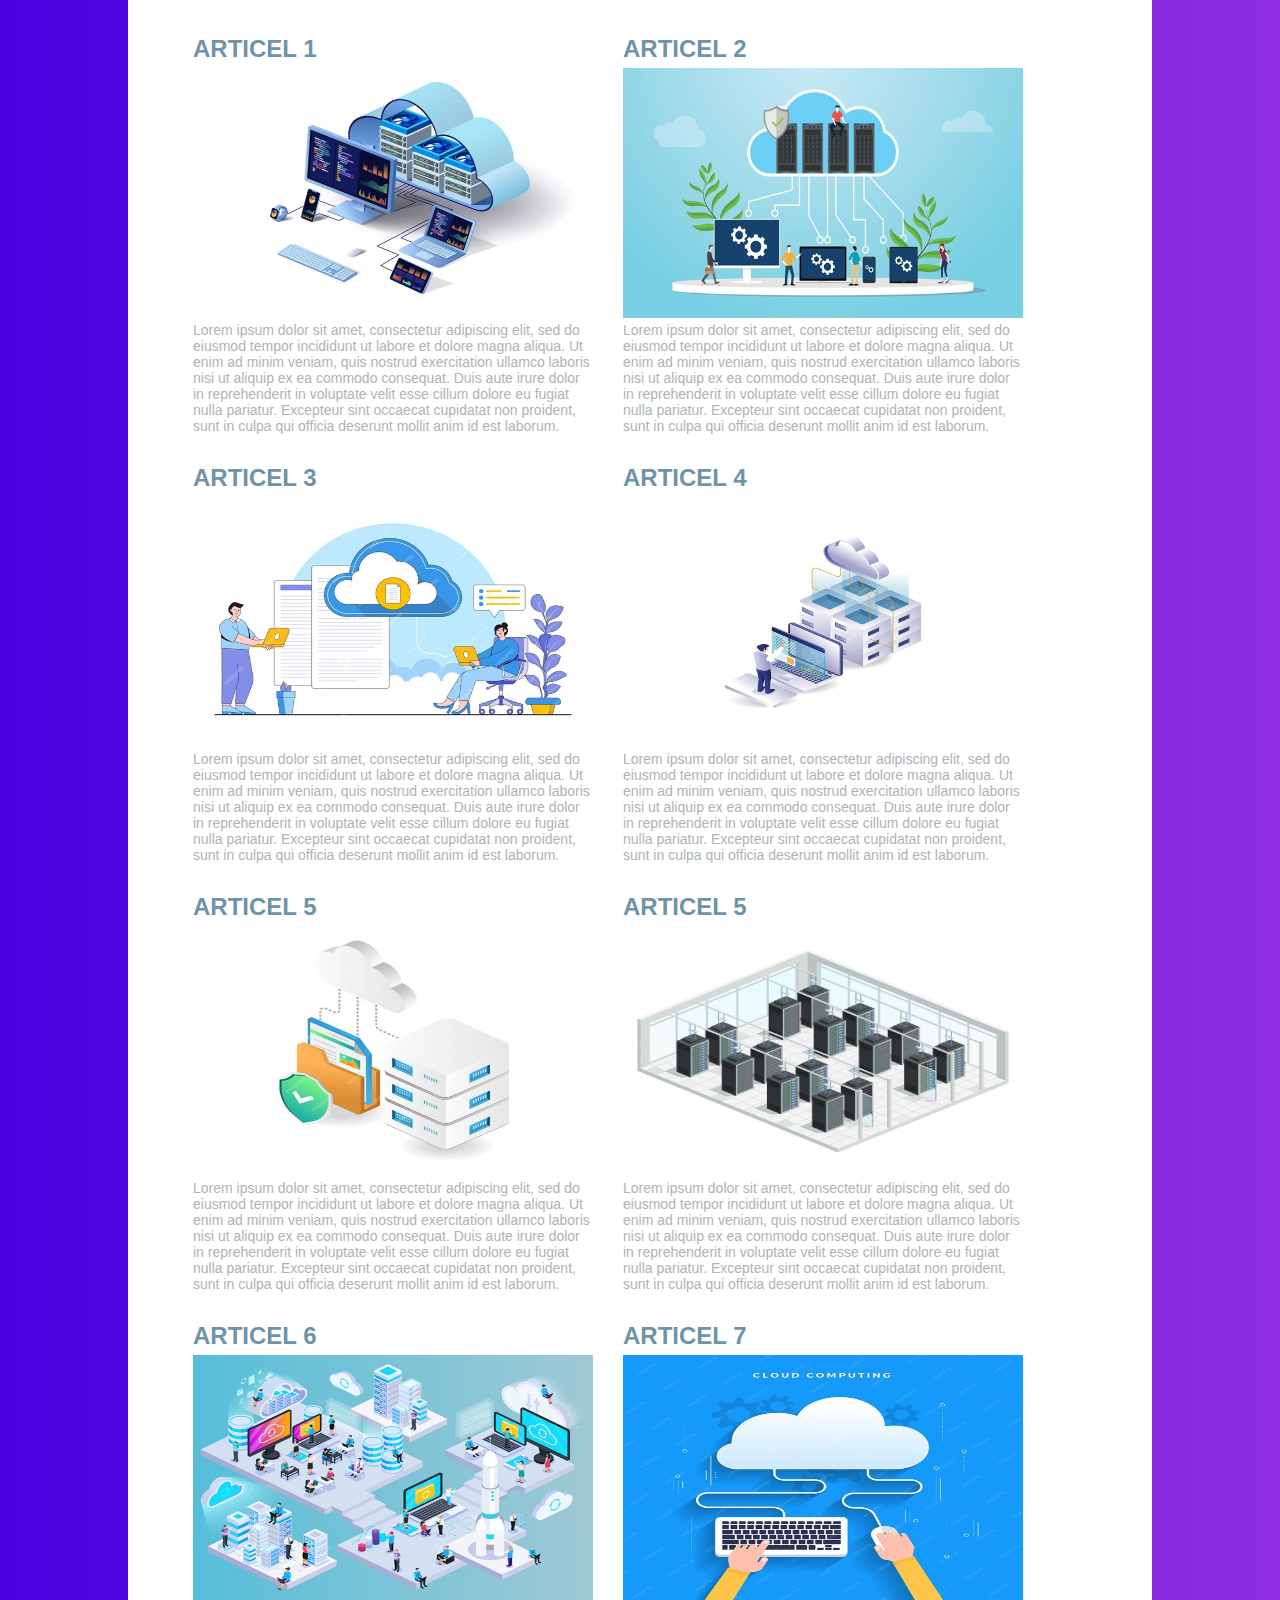
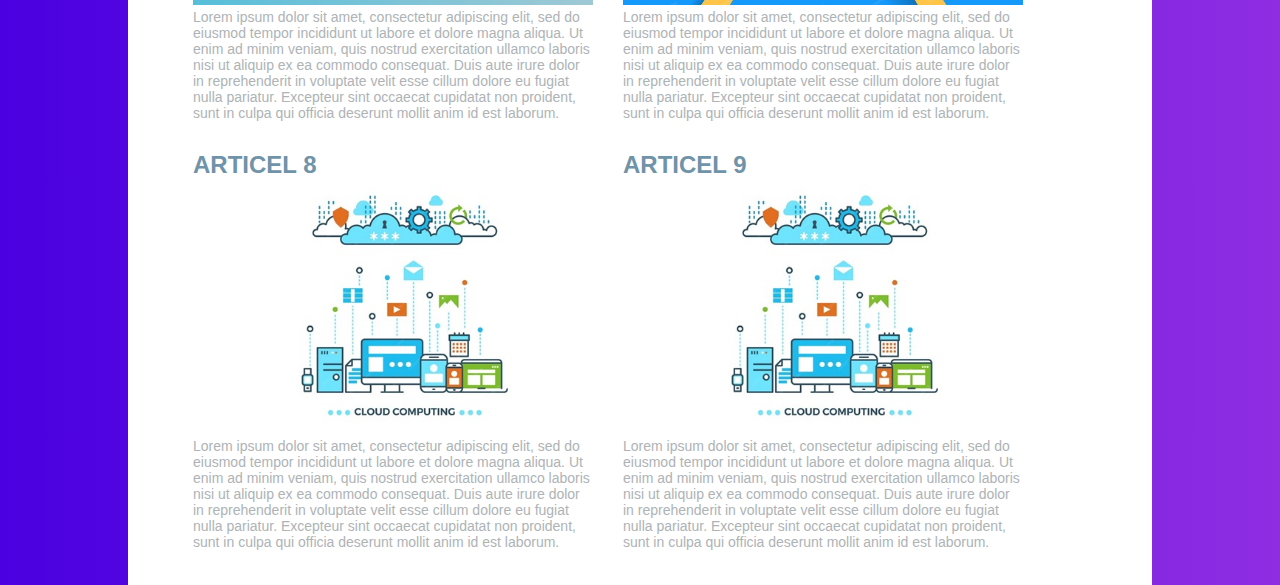
==== index.html @ 2f54c1d2 "1" ====
<!DOCTYPE html>
<html lang="en">
<head>
    <meta charset="UTF-8">
    <meta name="viewport" content="width=device-width, initial-scale=1.0">
    <title>Cloud Computing</title>
    <link rel="stylesheet" href="assets/css/style.css">
</head>
<body>
    <div class="container">
        <header>
            <div class="topnav"></div>
            <div class="nav"></div>
            <div class="slider"></div>
        </header>

        <div class="feature">

        </div>
        <div class="articels">
            <div class="articel">
                <div class="atitle"><h2>Articel 1</h2></div>
                <div class="aimage"><img src="assets/imgs/1.jpg" alt="Aricel 1"></div>
                <div class="adescription"><p>Lorem ipsum dolor sit amet, consectetur adipiscing elit, sed do eiusmod tempor incididunt ut labore et dolore magna aliqua. Ut enim ad minim veniam, quis nostrud exercitation ullamco laboris nisi ut aliquip ex ea commodo consequat. Duis aute irure dolor in reprehenderit in voluptate velit esse cillum dolore eu fugiat nulla pariatur. Excepteur sint occaecat cupidatat non proident, sunt in culpa qui officia deserunt mollit anim id est laborum.</p></div>
            </div>
            <div class="articel">
                <div class="atitle"><h2>Articel 2</h2></div>
                <div class="aimage"><img src="assets/imgs/2.jpg" alt="Aricel 1"></div>
                <div class="adescription"><p>Lorem ipsum dolor sit amet, consectetur adipiscing elit, sed do eiusmod tempor incididunt ut labore et dolore magna aliqua. Ut enim ad minim veniam, quis nostrud exercitation ullamco laboris nisi ut aliquip ex ea commodo consequat. Duis aute irure dolor in reprehenderit in voluptate velit esse cillum dolore eu fugiat nulla pariatur. Excepteur sint occaecat cupidatat non proident, sunt in culpa qui officia deserunt mollit anim id est laborum.</p></div>
            </div>
            <div class="articel">
                <div class="atitle"><h2>Articel 3</h2></div>
                <div class="aimage"><img src="assets/imgs/3.jpg" alt="Aricel 1"></div>
                <div class="adescription"><p>Lorem ipsum dolor sit amet, consectetur adipiscing elit, sed do eiusmod tempor incididunt ut labore et dolore magna aliqua. Ut enim ad minim veniam, quis nostrud exercitation ullamco laboris nisi ut aliquip ex ea commodo consequat. Duis aute irure dolor in reprehenderit in voluptate velit esse cillum dolore eu fugiat nulla pariatur. Excepteur sint occaecat cupidatat non proident, sunt in culpa qui officia deserunt mollit anim id est laborum.</p></div>
            </div>
            <div class="articel">
                <div class="atitle"><h2>Articel 4</h2></div>
                <div class="aimage"><img src="assets/imgs/4.jpg" alt="Aricel 1"></div>
                <div class="adescription"><p>Lorem ipsum dolor sit amet, consectetur adipiscing elit, sed do eiusmod tempor incididunt ut labore et dolore magna aliqua. Ut enim ad minim veniam, quis nostrud exercitation ullamco laboris nisi ut aliquip ex ea commodo consequat. Duis aute irure dolor in reprehenderit in voluptate velit esse cillum dolore eu fugiat nulla pariatur. Excepteur sint occaecat cupidatat non proident, sunt in culpa qui officia deserunt mollit anim id est laborum.</p></div>
            </div>
            <div class="articel">
                <div class="atitle"><h2>Articel 5</h2></div>
                <div class="aimage"><img src="assets/imgs/5.jpg" alt="Aricel 1"></div>
                <div class="adescription"><p>Lorem ipsum dolor sit amet, consectetur adipiscing elit, sed do eiusmod tempor incididunt ut labore et dolore magna aliqua. Ut enim ad minim veniam, quis nostrud exercitation ullamco laboris nisi ut aliquip ex ea commodo consequat. Duis aute irure dolor in reprehenderit in voluptate velit esse cillum dolore eu fugiat nulla pariatur. Excepteur sint occaecat cupidatat non proident, sunt in culpa qui officia deserunt mollit anim id est laborum.</p></div>
            </div>
            <div class="articel">
                <div class="atitle"><h2>Articel 5</h2></div>
                <div class="aimage"><img src="assets/imgs/6.jpg" alt="Aricel 1"></div>
                <div class="adescription"><p>Lorem ipsum dolor sit amet, consectetur adipiscing elit, sed do eiusmod tempor incididunt ut labore et dolore magna aliqua. Ut enim ad minim veniam, quis nostrud exercitation ullamco laboris nisi ut aliquip ex ea commodo consequat. Duis aute irure dolor in reprehenderit in voluptate velit esse cillum dolore eu fugiat nulla pariatur. Excepteur sint occaecat cupidatat non proident, sunt in culpa qui officia deserunt mollit anim id est laborum.</p></div>
            </div>
            <div class="articel">
                <div class="atitle"><h2>Articel 6</h2></div>
                <div class="aimage"><img src="assets/imgs/7.jpg" alt="Aricel 1"></div>
                <div class="adescription"><p>Lorem ipsum dolor sit amet, consectetur adipiscing elit, sed do eiusmod tempor incididunt ut labore et dolore magna aliqua. Ut enim ad minim veniam, quis nostrud exercitation ullamco laboris nisi ut aliquip ex ea commodo consequat. Duis aute irure dolor in reprehenderit in voluptate velit esse cillum dolore eu fugiat nulla pariatur. Excepteur sint occaecat cupidatat non proident, sunt in culpa qui officia deserunt mollit anim id est laborum.</p></div>
            </div>
            <div class="articel">
                <div class="atitle"><h2>Articel 7</h2></div>
                <div class="aimage"><img src="assets/imgs/8.jpg" alt="Aricel 1"></div>
                <div class="adescription"><p>Lorem ipsum dolor sit amet, consectetur adipiscing elit, sed do eiusmod tempor incididunt ut labore et dolore magna aliqua. Ut enim ad minim veniam, quis nostrud exercitation ullamco laboris nisi ut aliquip ex ea commodo consequat. Duis aute irure dolor in reprehenderit in voluptate velit esse cillum dolore eu fugiat nulla pariatur. Excepteur sint occaecat cupidatat non proident, sunt in culpa qui officia deserunt mollit anim id est laborum.</p></div>
            </div>
            <div class="articel">
                <div class="atitle"><h2>Articel 8</h2></div>
                <div class="aimage"><img src="assets/imgs/9.jpg" alt="Aricel 1"></div>
                <div class="adescription"><p>Lorem ipsum dolor sit amet, consectetur adipiscing elit, sed do eiusmod tempor incididunt ut labore et dolore magna aliqua. Ut enim ad minim veniam, quis nostrud exercitation ullamco laboris nisi ut aliquip ex ea commodo consequat. Duis aute irure dolor in reprehenderit in voluptate velit esse cillum dolore eu fugiat nulla pariatur. Excepteur sint occaecat cupidatat non proident, sunt in culpa qui officia deserunt mollit anim id est laborum.</p></div>
            </div>
            <div class="articel">
                <div class="atitle"><h2>Articel 9</h2></div>
                <div class="aimage"><img src="assets/imgs/9.jpg" alt="Aricel 1"></div>
                <div class="adescription"><p>Lorem ipsum dolor sit amet, consectetur adipiscing elit, sed do eiusmod tempor incididunt ut labore et dolore magna aliqua. Ut enim ad minim veniam, quis nostrud exercitation ullamco laboris nisi ut aliquip ex ea commodo consequat. Duis aute irure dolor in reprehenderit in voluptate velit esse cillum dolore eu fugiat nulla pariatur. Excepteur sint occaecat cupidatat non proident, sunt in culpa qui officia deserunt mollit anim id est laborum.</p></div>
            </div>
        </div>

        <footer>

        </footer>
    </div>
</body>
</html>
---- assets/css/style.css ----
*{
    margin: 0;
    padding: 0;
}
body{
    background: #8E2DE2;  /* fallback for old browsers */
    background: -webkit-linear-gradient(to right, #4A00E0, #8E2DE2);  /* Chrome 10-25, Safari 5.1-6 */
    background: linear-gradient(to right, #4A00E0, #8E2DE2); /* W3C, IE 10+/ Edge, Firefox 16+, Chrome 26+, Opera 12+, Safari 7+ */
}
.container{
    margin: auto;
    width: 80%;
    background-color: white;
}
header{

}
.topnav{

}
.nav{

}
.slider{}

.feature{}

.articels{
    width: 100%;
    display: flex;
    flex-wrap: wrap;
    padding: 20px 50px 20px 50px;
    flex-grow: 1
}

.articel{
    width: 400px;
    height: auto;
    padding: 5px;
    margin: 10px 10px 10px 10px;

}
.atitle{
    padding-bottom: 5px;
}
.atitle h2{
    color: #6f93a8;
    font-family: 'Segoe UI', Tahoma, Geneva, Verdana, sans-serif;
    text-transform:uppercase;
}
.aimage {}
.aimage img {
        width: 100%;
        height: 250px;
}
.adescription{
    font-size: 14px;
    font-family: 'Segoe UI', Tahoma, Geneva, Verdana, sans-serif;
    color: #aeb3b6;
}
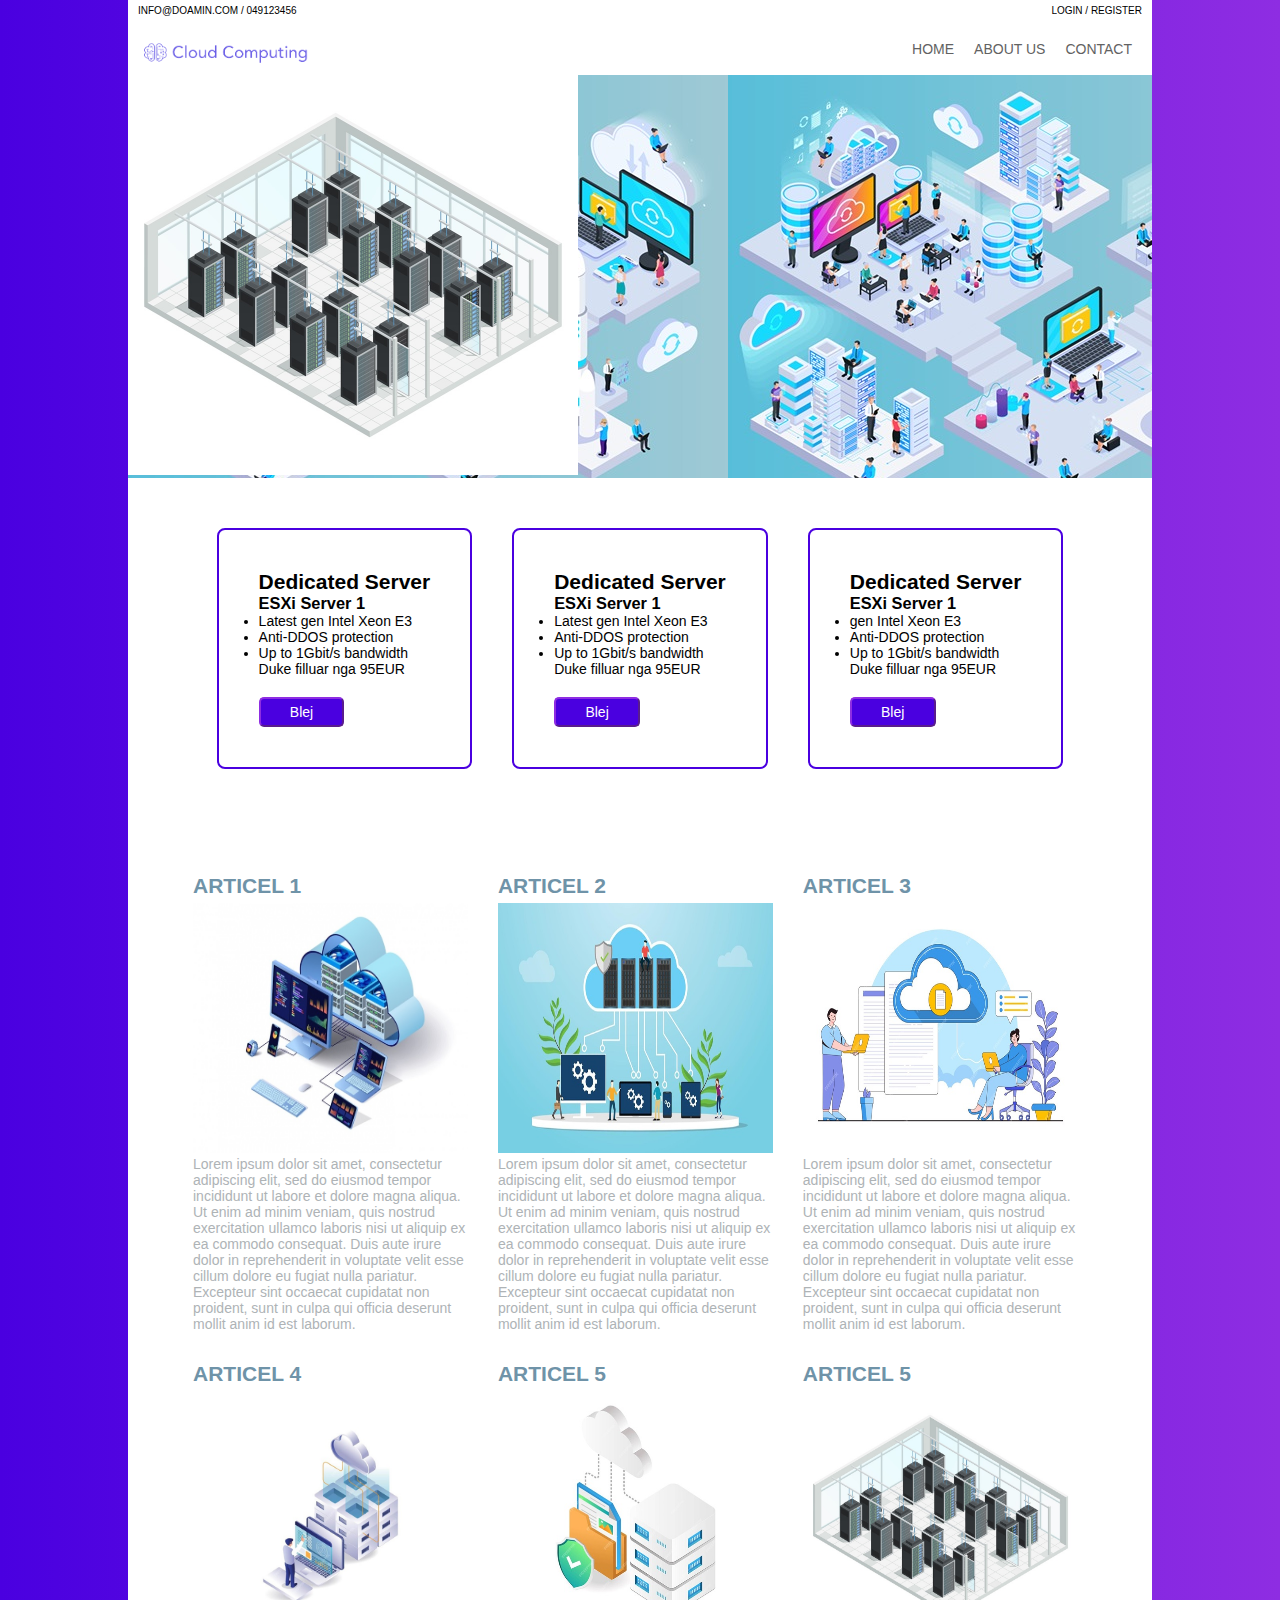
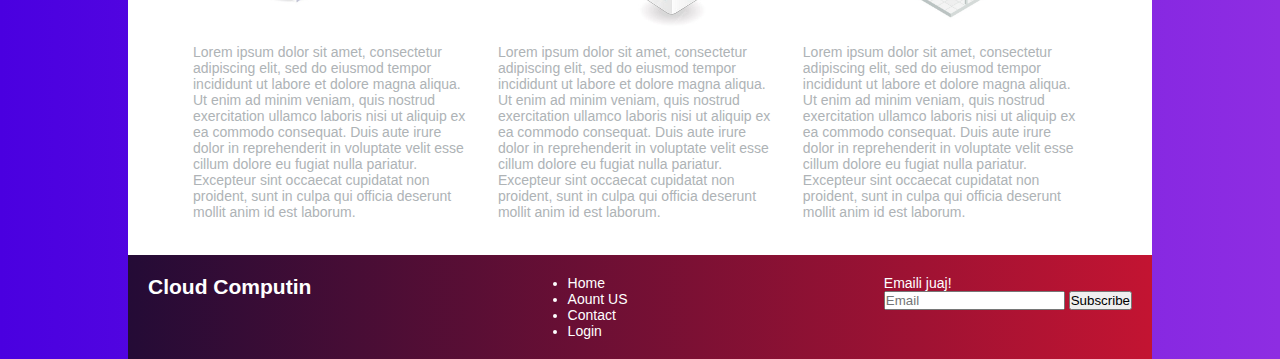
==== commit b4cd513e: "Commit #3" ====
--- a/index.html
+++ b/index.html
@@ -7,15 +7,78 @@
     <link rel="stylesheet" href="assets/css/style.css">
 </head>
 <body>
-    <div class="container">
+    <div class="container front-page">
         <header>
-            <div class="topnav"></div>
-            <div class="nav"></div>
-            <div class="slider"></div>
+            <div class="topnav">
+                <div class="topnavl">
+                    <p><span>info@doamin.com</span> / 049123456</p>
+                </div>
+                <div class="topnavc"></div>
+                <div class="topnavr">
+                    <p><a>Login</a> / <a>register</a></p>
+                </div>
+            </div>
+            <div class="pastro"></div>
+            <div class="logo"><img src="assets/imgs/logo.png"/></div>
+            <div class="nav">
+                <ul>
+                    <li><a href="index.html">Home</a></li>
+                    <li><a href="aboutis.html">About US</a></li>
+                    <li><a href="contact.html">Contact</a></li>
+                </ul>
+            </div>
+            <div class="pastro"></div>
+            <div class="slider"><img src="assets/imgs/6.jpg"/></div>
         </header>
-
+        <div class="pastro"></div>
         <div class="feature">
-
+            <div class="featurediv">
+                <div class="featureitem">
+                    <h2>Dedicated Server</h2>
+                    <h3>ESXi Server 1</h3>
+                    <p>
+                        <ul>
+                            <li><span class="fcheck"></span> Latest gen Intel Xeon E3</li>
+                            <li><span class="fcheck"></span> Anti-DDOS protection</li>
+                            <li><span class="fcheck"></span> Up to 1Gbit/s bandwidth</li>
+                        </ul>
+                        <p>
+                            Duke filluar nga 95EUR
+                        </p>
+                    </p>
+                    <button class="btn btn-mir btn-rreth">Blej</button>
+                </div>
+                <div class="featureitem">
+                    <h2>Dedicated Server</h2>
+                    <h3>ESXi Server 1</h3>
+                    <p>
+                        <ul>
+                            <li><span class="fcheck"></span> Latest gen Intel Xeon E3</li>
+                            <li><span class="fcheck"></span> Anti-DDOS protection</li>
+                            <li><span class="fcheck"></span> Up to 1Gbit/s bandwidth</li>
+                        </ul>
+                        <p>
+                            Duke filluar nga 95EUR
+                        </p>
+                    </p>
+                    <button class="btn btn-mir btn-rreth">Blej</button>
+                </div>
+                <div class="featureitem">
+                    <h2>Dedicated Server</h2>
+                    <h3>ESXi Server 1</h3>
+                    <p>
+                        <ul>
+                            <li><span class="fcheck"></span> gen Intel Xeon E3</li>
+                            <li><span class="fcheck"></span> Anti-DDOS protection</li>
+                            <li><span class="fcheck"></span> Up to 1Gbit/s bandwidth</li>
+                        </ul>
+                        <p>
+                            Duke filluar nga 95EUR
+                        </p>
+                    </p>
+                    <button class="btn btn-mir btn-rreth">Blej</button>
+                </div>
+            </div>
         </div>
         <div class="articels">
             <div class="articel">
@@ -48,30 +111,29 @@
                 <div class="aimage"><img src="assets/imgs/6.jpg" alt="Aricel 1"></div>
                 <div class="adescription"><p>Lorem ipsum dolor sit amet, consectetur adipiscing elit, sed do eiusmod tempor incididunt ut labore et dolore magna aliqua. Ut enim ad minim veniam, quis nostrud exercitation ullamco laboris nisi ut aliquip ex ea commodo consequat. Duis aute irure dolor in reprehenderit in voluptate velit esse cillum dolore eu fugiat nulla pariatur. Excepteur sint occaecat cupidatat non proident, sunt in culpa qui officia deserunt mollit anim id est laborum.</p></div>
             </div>
-            <div class="articel">
-                <div class="atitle"><h2>Articel 6</h2></div>
-                <div class="aimage"><img src="assets/imgs/7.jpg" alt="Aricel 1"></div>
-                <div class="adescription"><p>Lorem ipsum dolor sit amet, consectetur adipiscing elit, sed do eiusmod tempor incididunt ut labore et dolore magna aliqua. Ut enim ad minim veniam, quis nostrud exercitation ullamco laboris nisi ut aliquip ex ea commodo consequat. Duis aute irure dolor in reprehenderit in voluptate velit esse cillum dolore eu fugiat nulla pariatur. Excepteur sint occaecat cupidatat non proident, sunt in culpa qui officia deserunt mollit anim id est laborum.</p></div>
-            </div>
-            <div class="articel">
-                <div class="atitle"><h2>Articel 7</h2></div>
-                <div class="aimage"><img src="assets/imgs/8.jpg" alt="Aricel 1"></div>
-                <div class="adescription"><p>Lorem ipsum dolor sit amet, consectetur adipiscing elit, sed do eiusmod tempor incididunt ut labore et dolore magna aliqua. Ut enim ad minim veniam, quis nostrud exercitation ullamco laboris nisi ut aliquip ex ea commodo consequat. Duis aute irure dolor in reprehenderit in voluptate velit esse cillum dolore eu fugiat nulla pariatur. Excepteur sint occaecat cupidatat non proident, sunt in culpa qui officia deserunt mollit anim id est laborum.</p></div>
-            </div>
-            <div class="articel">
-                <div class="atitle"><h2>Articel 8</h2></div>
-                <div class="aimage"><img src="assets/imgs/9.jpg" alt="Aricel 1"></div>
-                <div class="adescription"><p>Lorem ipsum dolor sit amet, consectetur adipiscing elit, sed do eiusmod tempor incididunt ut labore et dolore magna aliqua. Ut enim ad minim veniam, quis nostrud exercitation ullamco laboris nisi ut aliquip ex ea commodo consequat. Duis aute irure dolor in reprehenderit in voluptate velit esse cillum dolore eu fugiat nulla pariatur. Excepteur sint occaecat cupidatat non proident, sunt in culpa qui officia deserunt mollit anim id est laborum.</p></div>
-            </div>
-            <div class="articel">
-                <div class="atitle"><h2>Articel 9</h2></div>
-                <div class="aimage"><img src="assets/imgs/9.jpg" alt="Aricel 1"></div>
-                <div class="adescription"><p>Lorem ipsum dolor sit amet, consectetur adipiscing elit, sed do eiusmod tempor incididunt ut labore et dolore magna aliqua. Ut enim ad minim veniam, quis nostrud exercitation ullamco laboris nisi ut aliquip ex ea commodo consequat. Duis aute irure dolor in reprehenderit in voluptate velit esse cillum dolore eu fugiat nulla pariatur. Excepteur sint occaecat cupidatat non proident, sunt in culpa qui officia deserunt mollit anim id est laborum.</p></div>
-            </div>
         </div>
 
         <footer>
-
+            <div class="footeri">
+                <div class="footerleft">
+                    <h2>Cloud Computin</h2>
+                </div>
+                <div class="footercenter">
+                    <ul>
+                        <li>Home</li>
+                        <li>Aount US</li>
+                        <li>Contact</li>
+                        <li>Login</li>
+                    </ul>
+                </div>
+                <div class="footerright">
+                    <div class="subs">
+                        <p>Emaili juaj!</p>
+                        <input type="email" placeholder="Email">
+                        <button>Subscribe</button>
+                    </div>
+                </div>
+            </div>
         </footer>
     </div>
 </body>
--- a/assets/css/style.css
+++ b/assets/css/style.css
@@ -1,29 +1,129 @@
-*{
+*, *:before, *:after {
     margin: 0;
     padding: 0;
-}
-body{
+    box-sizing: border-box;
+  }
+body, html{
+    font-size: 14px;
+    width: 100%;
+    height: 100%;
     background: #8E2DE2;  /* fallback for old browsers */
     background: -webkit-linear-gradient(to right, #4A00E0, #8E2DE2);  /* Chrome 10-25, Safari 5.1-6 */
     background: linear-gradient(to right, #4A00E0, #8E2DE2); /* W3C, IE 10+/ Edge, Firefox 16+, Chrome 26+, Opera 12+, Safari 7+ */
-}
+    box-sizing: border-box;
+    font-family: Poppins, sans-serif;
+}
+ul li a,
+a,
+body,
+span,
+text {
+    font-family: Poppins, sans-serif
+}
+
+header ul > li {
+    list-style: none;
+    float: left;
+    margin: 10px 10px auto;
+}
+
+.pastro{
+    clear: both;
+}
+
+.hide{
+    display:none;
+ }
+
+
+
 .container{
     margin: auto;
+    width: 100%;
+    background-color: white;
+}
+header{
+
+}
+.topnav{
+    margin: auto;
+    width: 100%;
+    max-height: 20px;
+
+}
+.topnavl{
+    margin: 0 0 0 10px;
+
+}
+.topnavr {
+    float: right;
+    margin: 0 10px 0 0;
+
+}
+.topnav p {
+    float: left;
+    text-transform: uppercase;
+    font-size: 10px;
+    margin: 5px auto;
+}
+.topnav span, .topnav a {
+    text-transform: uppercase;
+    font-size: 10px;
+    margin: 5px auto;
+}
+
+.logo {
+    margin: 10px 0 0 0;
+}
+
+.logo img {
+    width: 200px;
+    float: left;
+}
+.nav {
+    float: right;
+    margin: 0 10px ;
+}
+.nav li a {
+    text-decoration: none;
+    text-transform: uppercase;
+    color: #626262;
+}
+.slider{
+    max-height: 500px;
+    background-image:  url("../imgs/7.jpg");
+    /*background-repeat: no-repeat; */
+}
+
+.slider img{
+    margin: auto;
+    height: 400px;
+}
+
+.feature{
+    margin: 50px 0 50px 0;
+    width: 100%;
+}
+
+.featurediv{
+    display: flex;
+    flex-wrap: nowrap;
+    justify-content: center;
+    
+    
+}
+
+.featureitem{
+    margin: 0 20px 20px 20px;
+    border: 2px solid #4A00E0;
+    border-radius: 8px;
+    padding: 40px;
+}
+
+.front-page{
     width: 80%;
-    background-color: white;
-}
-header{
-
-}
-.topnav{
-
-}
-.nav{
-
-}
-.slider{}
-
-.feature{}
+}
+
 
 .articels{
     width: 100%;
@@ -34,10 +134,11 @@
 }
 
 .articel{
-    width: 400px;
+
+    width: 33%;
     height: auto;
-    padding: 5px;
-    margin: 10px 10px 10px 10px;
+    padding: 15px;
+
 
 }
 .atitle{
@@ -57,4 +158,123 @@
     font-size: 14px;
     font-family: 'Segoe UI', Tahoma, Geneva, Verdana, sans-serif;
     color: #aeb3b6;
-}+}
+
+.login-page{
+    width: 20%;
+    height: 100%;
+    float: right;
+    margin: 0 60px 0 0;
+    padding: 10px;
+
+}
+@media screen and (max-width:900px) {
+    .login-page{
+        margin: 20px 20px 20px 20px;
+        width: 90%;
+        height: 100%;
+    }
+}
+.login{
+    display: block;
+    margin: auto;
+    padding: 60px 25px 60px 25px;
+    
+    background: #FFF;
+    
+
+}
+.loginheader{
+    display: block;
+    height: 100%;
+    width: 100%;
+    margin: 10px;
+
+}
+.loginform{
+
+    margin: 10px;
+    padding: 5px;
+}
+
+.form-group{
+    margin-bottom: 15px;
+}
+.form-control{
+    display: block;
+    width: 100%;
+    height: 34px;
+    padding: 6px 12px;
+    font-size: 14px;
+    border: 1px solid #ccc;
+
+}
+
+.btn {
+    font-size: 14px;
+    font-weight: 400;
+    text-align: center;
+    border: 1px solid #000 transparent;
+    padding: 6px 12px;
+    box-shadow:  none !important;
+}
+.btn-block{
+    display: block;
+    width: 100%;
+}
+.btn-rreth{
+    display: block;
+    width: 50%;
+    padding: 5px;
+    border-radius: 5px;
+    margin-top: 20px;
+}
+.btn-thjesht{
+    background-color: #fff;
+    color: #626262;
+
+}
+.btn-mir{
+    color: #fff;;
+    background-color: #4A00E0;
+    border-color: #8E2DE2;
+}
+
+.contact{
+    width: 80%;
+}
+
+.contactp{
+    display: flex;
+    padding: 20px 20px 20px 20px;
+}
+.contacta{
+    margin: 10px;
+}
+
+.kontaktforma .njerresht{
+    float: left;
+    display: flex;
+    flex-wrap: wrap;
+    margin:auto;
+}
+
+footer{
+    height: auto;
+    padding: 20px;
+    background: #c31432;  /* fallback for old browsers */
+    background: -webkit-linear-gradient(to right, #240b36, #c31432);  /* Chrome 10-25, Safari 5.1-6 */
+    background: linear-gradient(to right, #240b36, #c31432); /* W3C, IE 10+/ Edge, Firefox 16+, Chrome 26+, Opera 12+, Safari 7+ */
+
+}
+
+.footeri {
+    display: flex;
+	flex-direction: row;
+	flex-wrap: wrap;
+	justify-content: space-between;
+	align-items: stretch;
+	align-content: stretch;
+    color: #fff;
+}
+
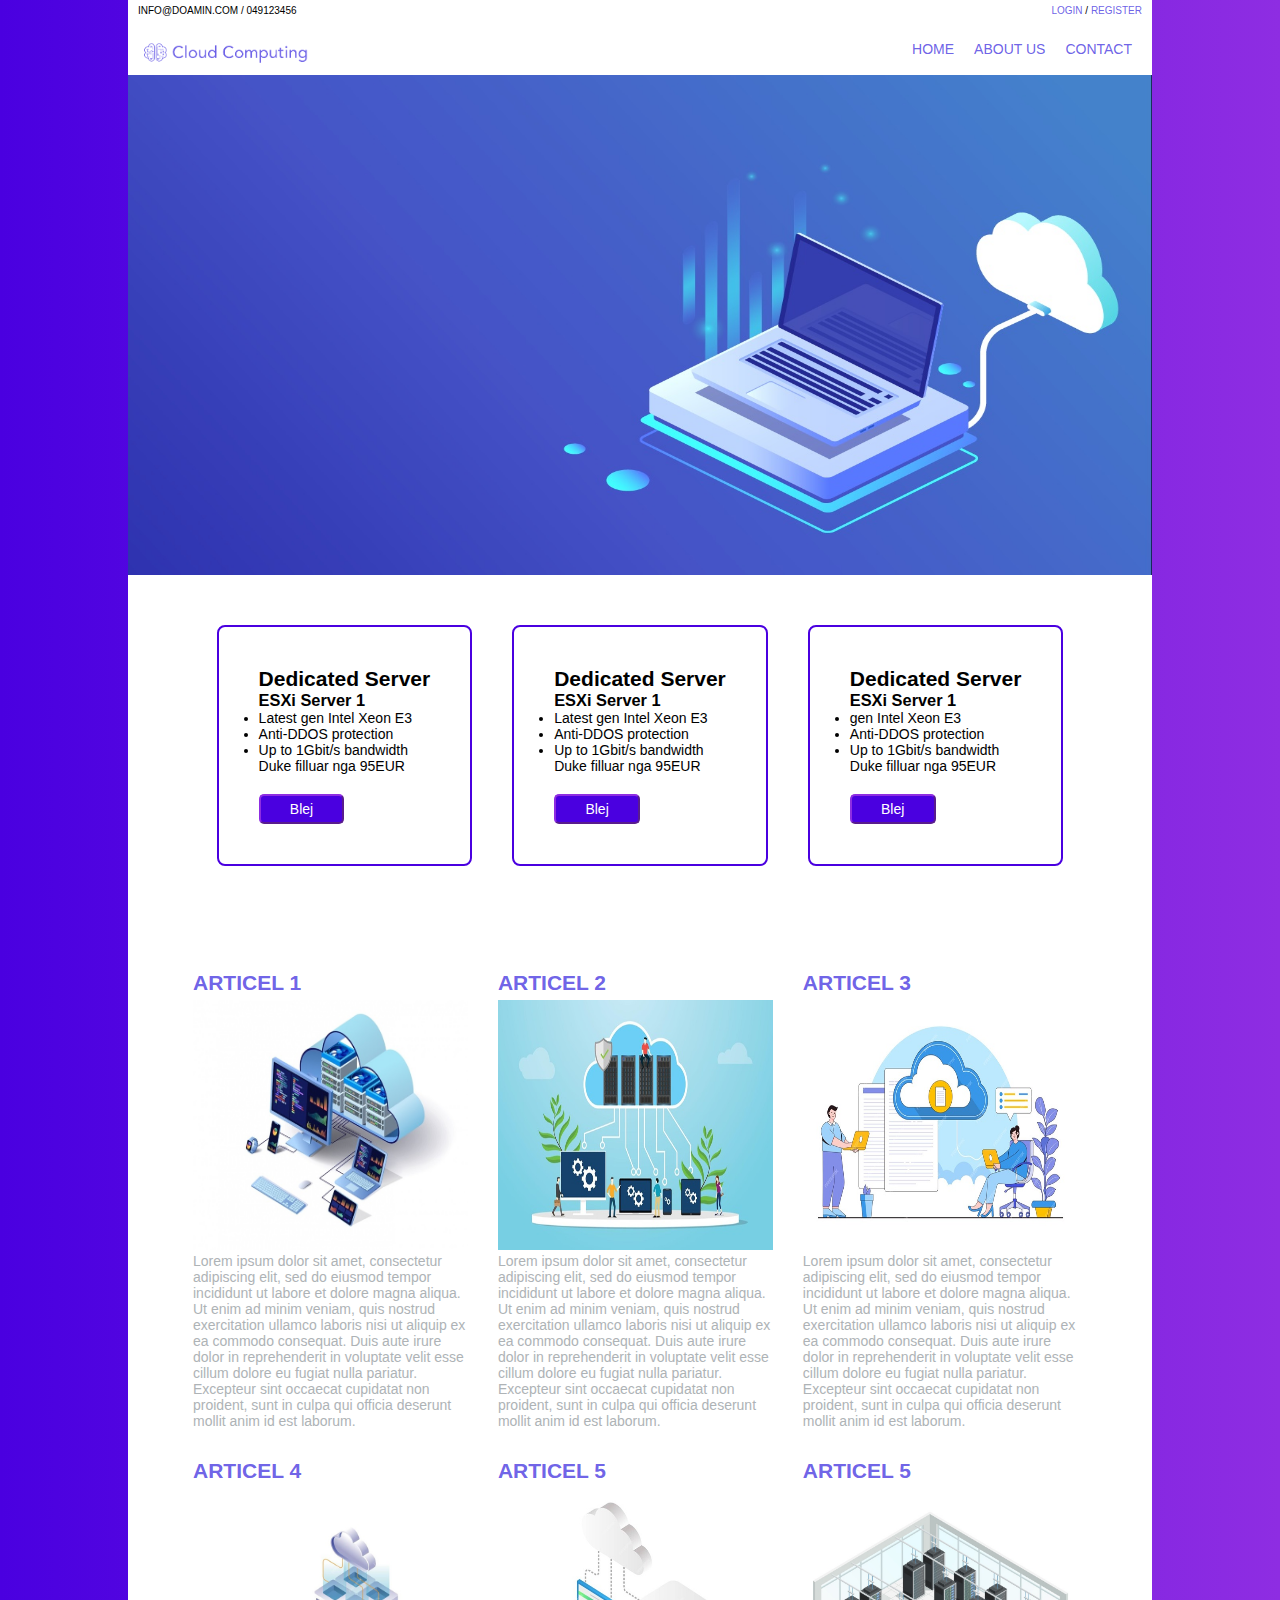
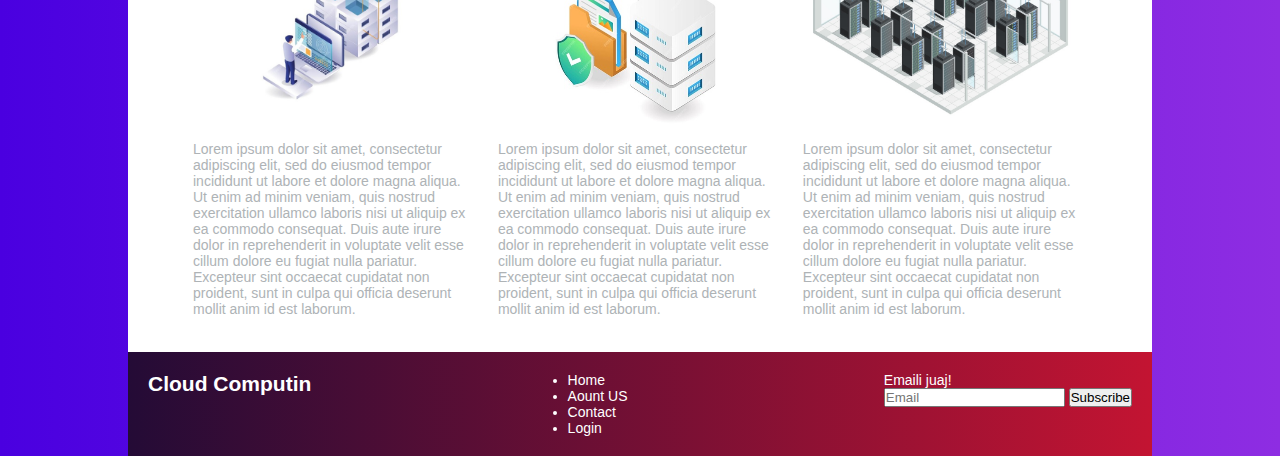
==== commit ba072bb5: "Validimi i formes se regjistrimit dhe shfaqja e slideri" ====
--- a/index.html
+++ b/index.html
@@ -15,7 +15,7 @@
                 </div>
                 <div class="topnavc"></div>
                 <div class="topnavr">
-                    <p><a>Login</a> / <a>register</a></p>
+                    <p><a href="login.html">Login</a> / <a href="login.html">register</a></p>
                 </div>
             </div>
             <div class="pastro"></div>
@@ -23,12 +23,12 @@
             <div class="nav">
                 <ul>
                     <li><a href="index.html">Home</a></li>
-                    <li><a href="aboutis.html">About US</a></li>
+                    <li><a href="aboutus.html">About US</a></li>
                     <li><a href="contact.html">Contact</a></li>
                 </ul>
             </div>
             <div class="pastro"></div>
-            <div class="slider"><img src="assets/imgs/6.jpg"/></div>
+            <div class="slider"><img id="slideri"/></div>
         </header>
         <div class="pastro"></div>
         <div class="feature">
@@ -136,5 +136,6 @@
             </div>
         </footer>
     </div>
+    <script src="assets/js/scripts.js"></script>
 </body>
 </html>--- a/assets/css/style.css
+++ b/assets/css/style.css
@@ -66,6 +66,10 @@
     font-size: 10px;
     margin: 5px auto;
 }
+.topnavr a {
+	text-decoration:none;
+	color: #6356e5ee
+}
 .topnav span, .topnav a {
     text-transform: uppercase;
     font-size: 10px;
@@ -87,17 +91,21 @@
 .nav li a {
     text-decoration: none;
     text-transform: uppercase;
-    color: #626262;
+    color: #6356e5ee;
 }
 .slider{
-    max-height: 500px;
-    background-image:  url("../imgs/7.jpg");
+	width: 100%;
+	height: 500px;
+
+
     /*background-repeat: no-repeat; */
 }
 
 .slider img{
-    margin: auto;
-    height: 400px;
+	width: 100%;
+    height: 100%;
+	object-fit: fill;
+	
 }
 
 .feature{
@@ -145,7 +153,7 @@
     padding-bottom: 5px;
 }
 .atitle h2{
-    color: #6f93a8;
+    color: #6356e5ee;
     font-family: 'Segoe UI', Tahoma, Geneva, Verdana, sans-serif;
     text-transform:uppercase;
 }
@@ -191,10 +199,20 @@
     margin: 10px;
 
 }
+.loginheader img {
+	width:100%;
+	height:100%;
+}
 .loginform{
 
     margin: 10px;
     padding: 5px;
+}
+
+.fomrerror{
+	padding:5px;
+	color:red;
+	font-size:10px;
 }
 
 .form-group{
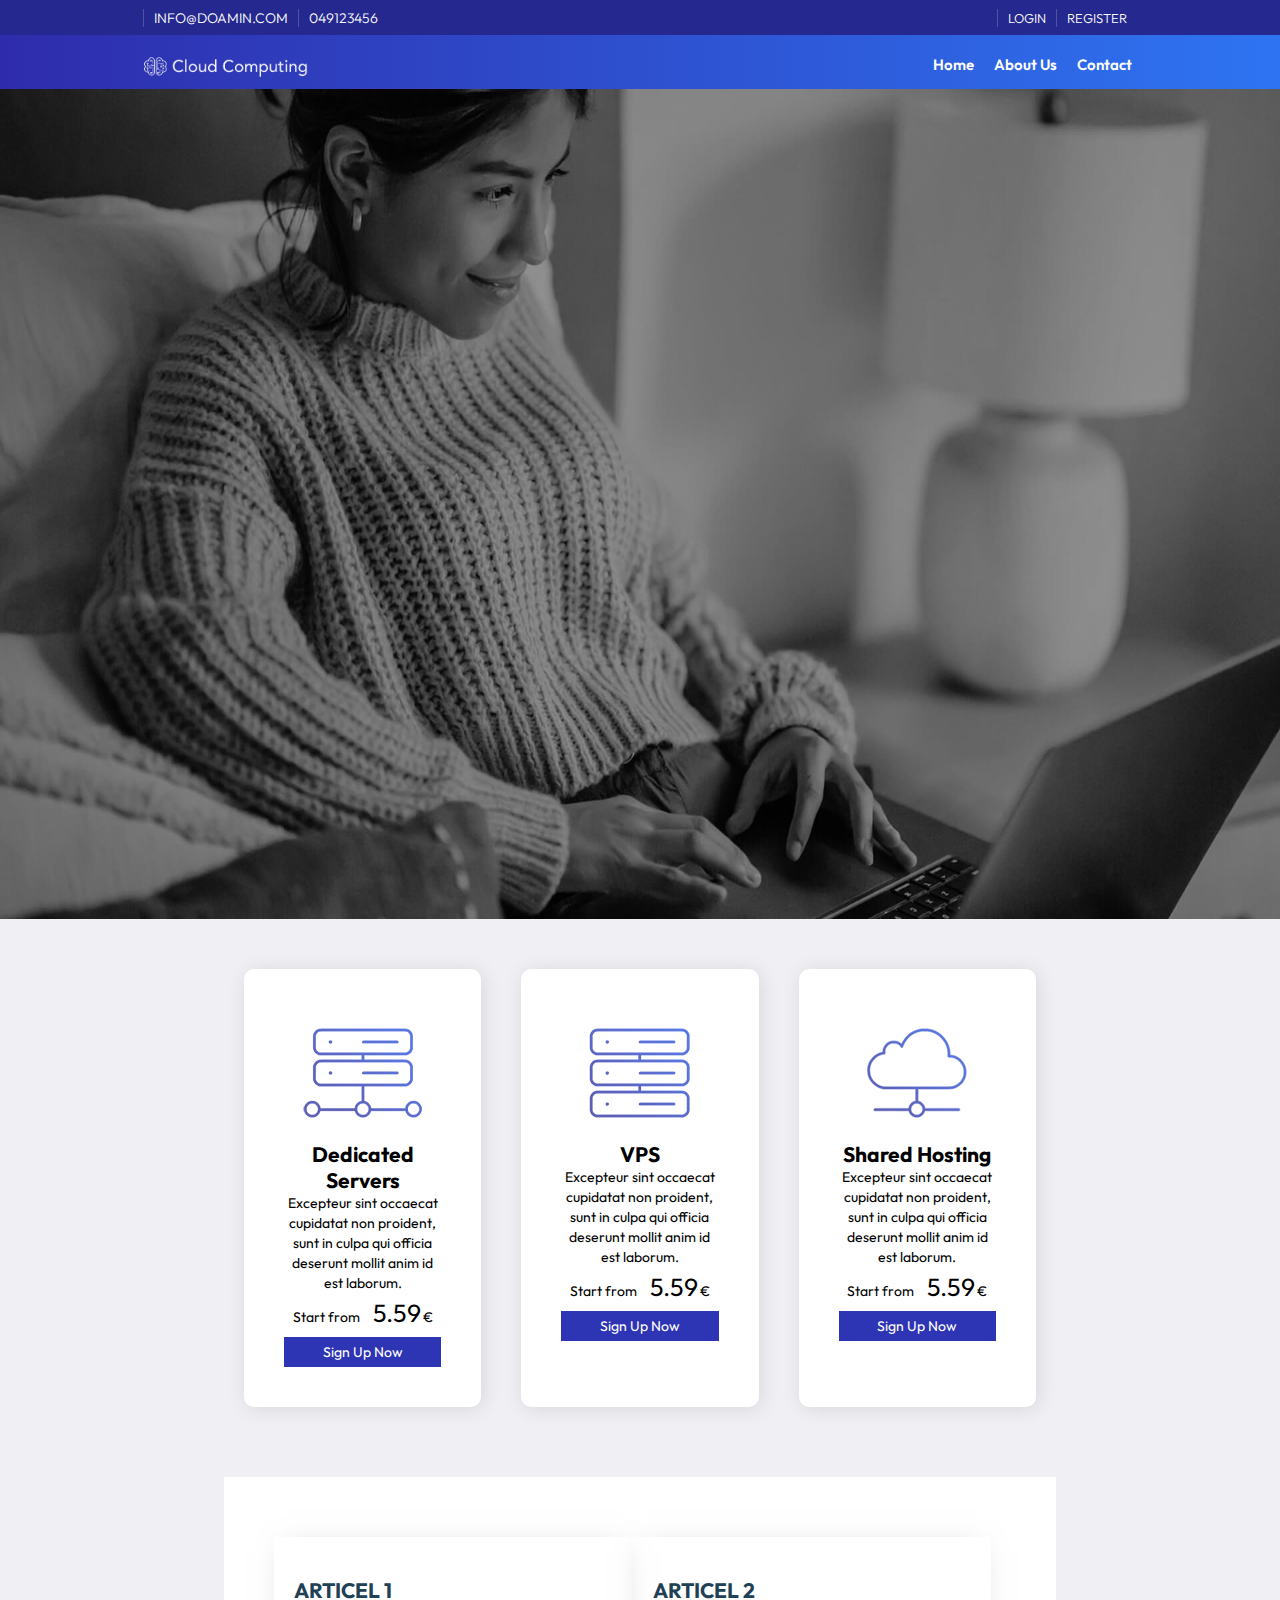
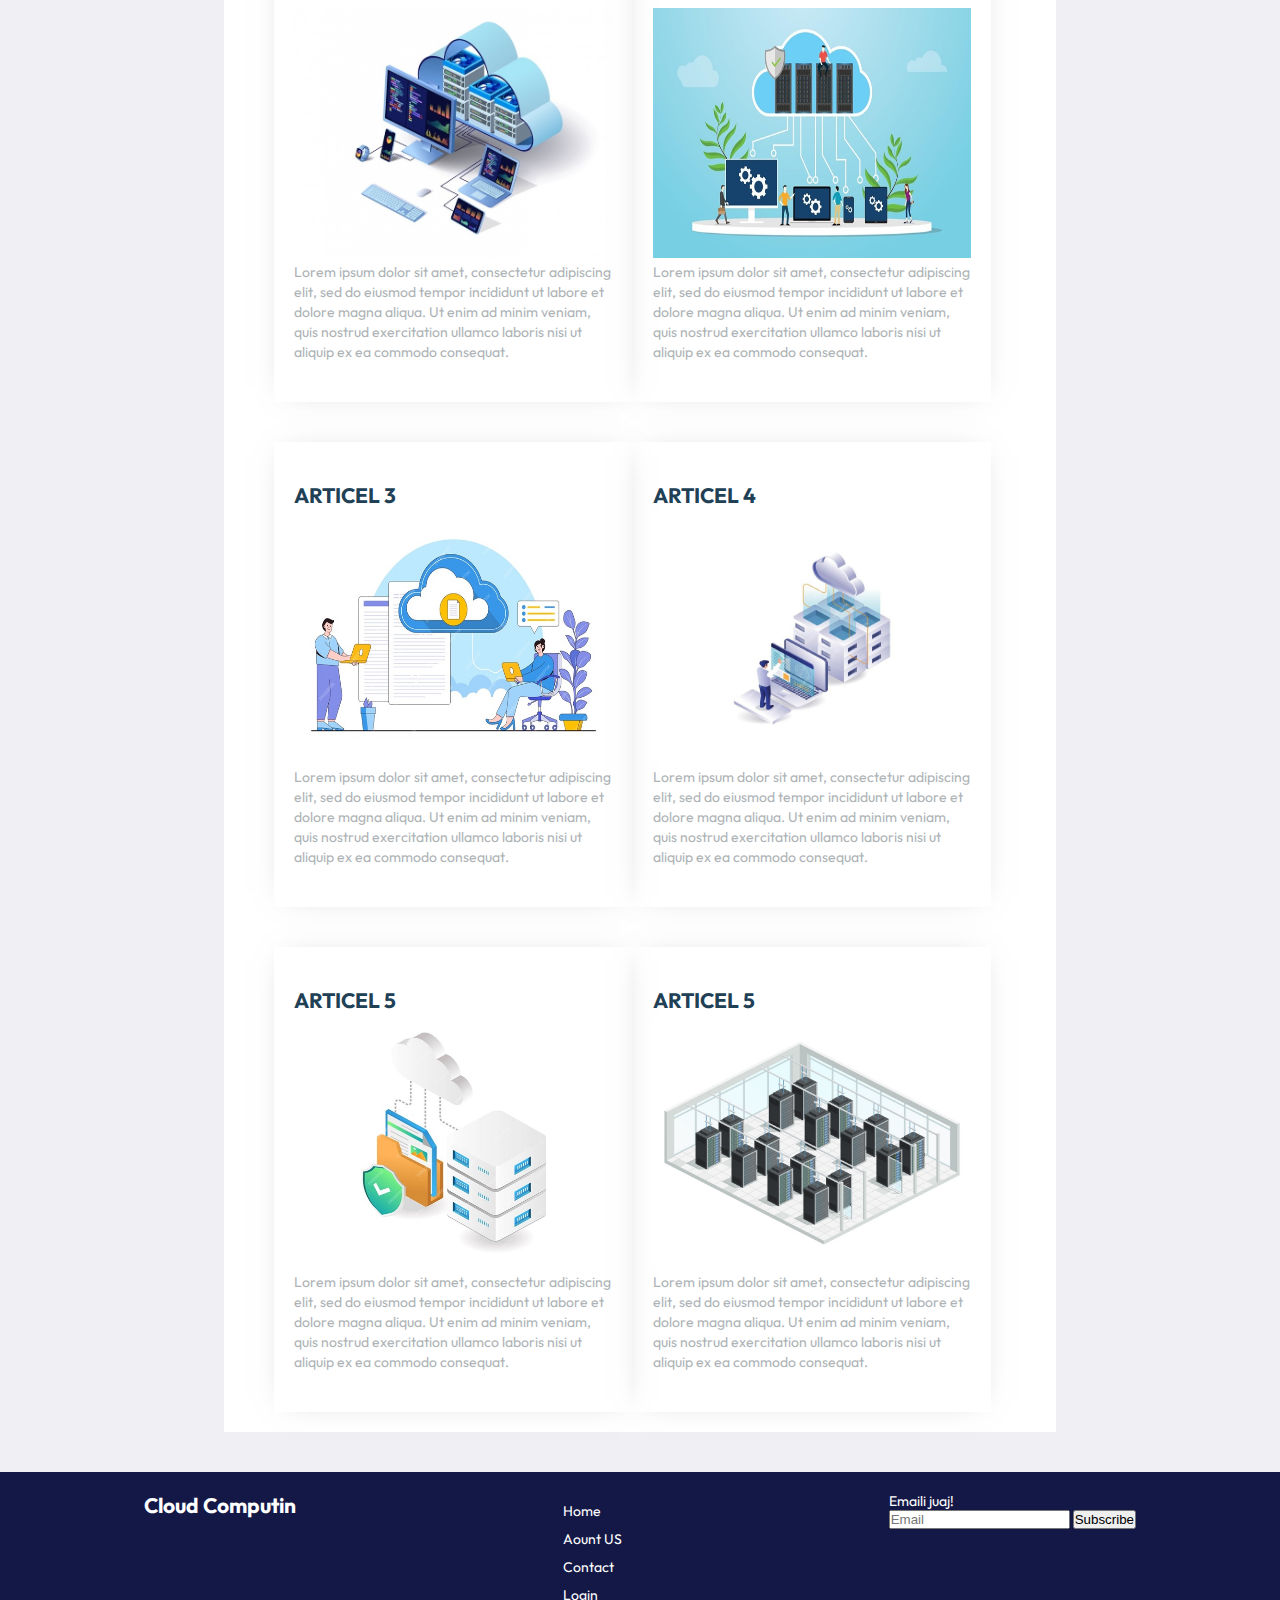
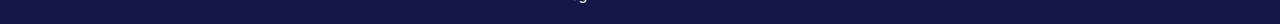
==== commit 461d36f4: "Ndryshime ne css, respnsive, edhe disa ndryshume ne js" ====
--- a/index.html
+++ b/index.html
@@ -5,116 +5,119 @@
     <meta name="viewport" content="width=device-width, initial-scale=1.0">
     <title>Cloud Computing</title>
     <link rel="stylesheet" href="assets/css/style.css">
+    <link rel="stylesheet" href="https://cdnjs.cloudflare.com/ajax/libs/font-awesome/4.7.0/css/font-awesome.min.css">
 </head>
 <body>
     <div class="container front-page">
         <header>
             <div class="topnav">
-                <div class="topnavl">
-                    <p><span>info@doamin.com</span> / 049123456</p>
-                </div>
-                <div class="topnavc"></div>
-                <div class="topnavr">
-                    <p><a href="login.html">Login</a> / <a href="login.html">register</a></p>
+                <div class="container width80">
+                    <div class="topnavl">
+                        <div class="topbarw">
+                            <p>info@doamin.com</p><p>049123456</p>
+                        </div>
+                    </div>
+                    <div class="topnavr">
+                        <div class="topbarw">
+                            <p><a href="login.html">Login</a></p><p><a href="login.html">register</a></p>
+                        </div>
+                    </div>
                 </div>
             </div>
             <div class="pastro"></div>
-            <div class="logo"><img src="assets/imgs/logo.png"/></div>
-            <div class="nav">
-                <ul>
-                    <li><a href="index.html">Home</a></li>
-                    <li><a href="aboutus.html">About US</a></li>
-                    <li><a href="contact.html">Contact</a></li>
-                </ul>
+            <div class="width80">
+                <div class="logo"><img src="assets/imgs/logow.png" /></div>
+                <div class="nav" id="navid">
+                    <ul>
+                        <li><a href="index.html">Home</a></li>
+                        <li><a href="aboutus.html">About Us</a></li>
+                        <li><a href="contact.html">Contact</a></li>
+                        <a href="javascript:void(0);" class="icon" onclick="navrespons()">
+                            <i class="fa fa-bars"></i>
+                        </a>
+                    </ul>
+                </div>
             </div>
             <div class="pastro"></div>
-            <div class="slider"><img id="slideri"/></div>
+            <div class="slider"><img id="slideri" /></div>
         </header>
         <div class="pastro"></div>
         <div class="feature">
-            <div class="featurediv">
+            <div class="featurediv width65">
                 <div class="featureitem">
-                    <h2>Dedicated Server</h2>
-                    <h3>ESXi Server 1</h3>
-                    <p>
-                        <ul>
-                            <li><span class="fcheck"></span> Latest gen Intel Xeon E3</li>
-                            <li><span class="fcheck"></span> Anti-DDOS protection</li>
-                            <li><span class="fcheck"></span> Up to 1Gbit/s bandwidth</li>
-                        </ul>
-                        <p>
-                            Duke filluar nga 95EUR
-                        </p>
+
+                    <img src="assets/imgs/icon1.png" alt="">
+                    <h2>Dedicated Servers</h2>
+                    <p>Excepteur sint occaecat cupidatat non proident, sunt in culpa qui officia deserunt mollit anim id est laborum.</p>
+                    <p class="fcmimi">
+                        <span>Start from</span>
+                        <span class="num" style="display: inline-block;">5.59</span><span>€</span>
                     </p>
-                    <button class="btn btn-mir btn-rreth">Blej</button>
+                    <a href="login.html" class="btn btn-block btn-mir">Sign Up Now</a>
+
                 </div>
                 <div class="featureitem">
-                    <h2>Dedicated Server</h2>
-                    <h3>ESXi Server 1</h3>
-                    <p>
-                        <ul>
-                            <li><span class="fcheck"></span> Latest gen Intel Xeon E3</li>
-                            <li><span class="fcheck"></span> Anti-DDOS protection</li>
-                            <li><span class="fcheck"></span> Up to 1Gbit/s bandwidth</li>
-                        </ul>
-                        <p>
-                            Duke filluar nga 95EUR
-                        </p>
+                    <img src="assets/imgs/icon2.png" alt="">
+                    <h2>VPS</h2>
+                    <p>Excepteur sint occaecat cupidatat non proident, sunt in culpa qui officia deserunt mollit anim id est laborum.</p>
+                    <p class="fcmimi">
+                        <span>Start from </span>
+                        <span class="num" style="display: inline-block;">5.59</span><span>€</span>
                     </p>
-                    <button class="btn btn-mir btn-rreth">Blej</button>
+                    <a href="login.html" class="btn btn-block btn-mir">Sign Up Now</a>
+
                 </div>
                 <div class="featureitem">
-                    <h2>Dedicated Server</h2>
-                    <h3>ESXi Server 1</h3>
-                    <p>
-                        <ul>
-                            <li><span class="fcheck"></span> gen Intel Xeon E3</li>
-                            <li><span class="fcheck"></span> Anti-DDOS protection</li>
-                            <li><span class="fcheck"></span> Up to 1Gbit/s bandwidth</li>
-                        </ul>
-                        <p>
-                            Duke filluar nga 95EUR
-                        </p>
+
+                    <img src="assets/imgs/icon3.png" alt="">
+
+                    <div class="clearfix" style="background-size: cover;"></div>
+                    <h2>Shared Hosting</h2>
+                    <p>Excepteur sint occaecat cupidatat non proident, sunt in culpa qui officia deserunt mollit anim id est laborum.</p>
+                    <p class="fcmimi">
+                        <span>Start from</span>
+                        <span class="num" style="display: inline-block;">5.59</span><span>€</span>
                     </p>
-                    <button class="btn btn-mir btn-rreth">Blej</button>
+                    <a href="login.html" class="btn btn-block btn-mir">Sign Up Now</a>
                 </div>
+
             </div>
         </div>
-        <div class="articels">
+        <div class="articels width65">
             <div class="articel">
                 <div class="atitle"><h2>Articel 1</h2></div>
                 <div class="aimage"><img src="assets/imgs/1.jpg" alt="Aricel 1"></div>
-                <div class="adescription"><p>Lorem ipsum dolor sit amet, consectetur adipiscing elit, sed do eiusmod tempor incididunt ut labore et dolore magna aliqua. Ut enim ad minim veniam, quis nostrud exercitation ullamco laboris nisi ut aliquip ex ea commodo consequat. Duis aute irure dolor in reprehenderit in voluptate velit esse cillum dolore eu fugiat nulla pariatur. Excepteur sint occaecat cupidatat non proident, sunt in culpa qui officia deserunt mollit anim id est laborum.</p></div>
+                <div class="adescription"><p>Lorem ipsum dolor sit amet, consectetur adipiscing elit, sed do eiusmod tempor incididunt ut labore et dolore magna aliqua. Ut enim ad minim veniam, quis nostrud exercitation ullamco laboris nisi ut aliquip ex ea commodo consequat.</p></div>
             </div>
             <div class="articel">
                 <div class="atitle"><h2>Articel 2</h2></div>
                 <div class="aimage"><img src="assets/imgs/2.jpg" alt="Aricel 1"></div>
-                <div class="adescription"><p>Lorem ipsum dolor sit amet, consectetur adipiscing elit, sed do eiusmod tempor incididunt ut labore et dolore magna aliqua. Ut enim ad minim veniam, quis nostrud exercitation ullamco laboris nisi ut aliquip ex ea commodo consequat. Duis aute irure dolor in reprehenderit in voluptate velit esse cillum dolore eu fugiat nulla pariatur. Excepteur sint occaecat cupidatat non proident, sunt in culpa qui officia deserunt mollit anim id est laborum.</p></div>
+                <div class="adescription"><p>Lorem ipsum dolor sit amet, consectetur adipiscing elit, sed do eiusmod tempor incididunt ut labore et dolore magna aliqua. Ut enim ad minim veniam, quis nostrud exercitation ullamco laboris nisi ut aliquip ex ea commodo consequat.</p></div>
             </div>
             <div class="articel">
                 <div class="atitle"><h2>Articel 3</h2></div>
                 <div class="aimage"><img src="assets/imgs/3.jpg" alt="Aricel 1"></div>
-                <div class="adescription"><p>Lorem ipsum dolor sit amet, consectetur adipiscing elit, sed do eiusmod tempor incididunt ut labore et dolore magna aliqua. Ut enim ad minim veniam, quis nostrud exercitation ullamco laboris nisi ut aliquip ex ea commodo consequat. Duis aute irure dolor in reprehenderit in voluptate velit esse cillum dolore eu fugiat nulla pariatur. Excepteur sint occaecat cupidatat non proident, sunt in culpa qui officia deserunt mollit anim id est laborum.</p></div>
+                <div class="adescription"><p>Lorem ipsum dolor sit amet, consectetur adipiscing elit, sed do eiusmod tempor incididunt ut labore et dolore magna aliqua. Ut enim ad minim veniam, quis nostrud exercitation ullamco laboris nisi ut aliquip ex ea commodo consequat.</p></div>
             </div>
             <div class="articel">
                 <div class="atitle"><h2>Articel 4</h2></div>
                 <div class="aimage"><img src="assets/imgs/4.jpg" alt="Aricel 1"></div>
-                <div class="adescription"><p>Lorem ipsum dolor sit amet, consectetur adipiscing elit, sed do eiusmod tempor incididunt ut labore et dolore magna aliqua. Ut enim ad minim veniam, quis nostrud exercitation ullamco laboris nisi ut aliquip ex ea commodo consequat. Duis aute irure dolor in reprehenderit in voluptate velit esse cillum dolore eu fugiat nulla pariatur. Excepteur sint occaecat cupidatat non proident, sunt in culpa qui officia deserunt mollit anim id est laborum.</p></div>
+                <div class="adescription"><p>Lorem ipsum dolor sit amet, consectetur adipiscing elit, sed do eiusmod tempor incididunt ut labore et dolore magna aliqua. Ut enim ad minim veniam, quis nostrud exercitation ullamco laboris nisi ut aliquip ex ea commodo consequat.</p></div>
             </div>
             <div class="articel">
                 <div class="atitle"><h2>Articel 5</h2></div>
                 <div class="aimage"><img src="assets/imgs/5.jpg" alt="Aricel 1"></div>
-                <div class="adescription"><p>Lorem ipsum dolor sit amet, consectetur adipiscing elit, sed do eiusmod tempor incididunt ut labore et dolore magna aliqua. Ut enim ad minim veniam, quis nostrud exercitation ullamco laboris nisi ut aliquip ex ea commodo consequat. Duis aute irure dolor in reprehenderit in voluptate velit esse cillum dolore eu fugiat nulla pariatur. Excepteur sint occaecat cupidatat non proident, sunt in culpa qui officia deserunt mollit anim id est laborum.</p></div>
+                <div class="adescription"><p>Lorem ipsum dolor sit amet, consectetur adipiscing elit, sed do eiusmod tempor incididunt ut labore et dolore magna aliqua. Ut enim ad minim veniam, quis nostrud exercitation ullamco laboris nisi ut aliquip ex ea commodo consequat.</p></div>
             </div>
             <div class="articel">
                 <div class="atitle"><h2>Articel 5</h2></div>
                 <div class="aimage"><img src="assets/imgs/6.jpg" alt="Aricel 1"></div>
-                <div class="adescription"><p>Lorem ipsum dolor sit amet, consectetur adipiscing elit, sed do eiusmod tempor incididunt ut labore et dolore magna aliqua. Ut enim ad minim veniam, quis nostrud exercitation ullamco laboris nisi ut aliquip ex ea commodo consequat. Duis aute irure dolor in reprehenderit in voluptate velit esse cillum dolore eu fugiat nulla pariatur. Excepteur sint occaecat cupidatat non proident, sunt in culpa qui officia deserunt mollit anim id est laborum.</p></div>
+                <div class="adescription"><p>Lorem ipsum dolor sit amet, consectetur adipiscing elit, sed do eiusmod tempor incididunt ut labore et dolore magna aliqua. Ut enim ad minim veniam, quis nostrud exercitation ullamco laboris nisi ut aliquip ex ea commodo consequat.</p></div>
             </div>
         </div>
 
         <footer>
-            <div class="footeri">
+            <div class="footeri width80">
                 <div class="footerleft">
                     <h2>Cloud Computin</h2>
                 </div>
--- a/assets/css/style.css
+++ b/assets/css/style.css
@@ -1,30 +1,32 @@
+@import url('https://fonts.googleapis.com/css2?family=Outfit:ital,wght@0,300;0,400;0,500;0,600;0,700;0,800;0,900;1,300;1,400;1,500;1,600;1,700;1,800;1,900&display=swap');
+
 *, *:before, *:after {
     margin: 0;
     padding: 0;
     box-sizing: border-box;
+     --title-font: "Outfit", Helvetica, Arial, sans-serif;
+    --body-font: "Outfit", Helvetica, Arial, sans-serif;
   }
-body, html{
+body, html {
     font-size: 14px;
     width: 100%;
     height: 100%;
-    background: #8E2DE2;  /* fallback for old browsers */
-    background: -webkit-linear-gradient(to right, #4A00E0, #8E2DE2);  /* Chrome 10-25, Safari 5.1-6 */
-    background: linear-gradient(to right, #4A00E0, #8E2DE2); /* W3C, IE 10+/ Edge, Firefox 16+, Chrome 26+, Opera 12+, Safari 7+ */
-    box-sizing: border-box;
-    font-family: Poppins, sans-serif;
+    background: #F0F0F4;
 }
 ul li a,
 a,
 body,
 span,
 text {
-    font-family: Poppins, sans-serif
-}
+    font-family: "Outfit", Helvetica, Arial, sans-serif;
+}
+
 
 header ul > li {
     list-style: none;
     float: left;
     margin: 10px 10px auto;
+
 }
 
 .pastro{
@@ -35,44 +37,86 @@
     display:none;
  }
 
-
-
 .container{
     margin: auto;
     width: 100%;
-    background-color: white;
-}
-header{
-
-}
-.topnav{
+}
+
+.container-login {
+    width: 100%;
+    height: 100%;
+    background-image: url('../imgs/loginpagebg.png');
+    background-repeat: no-repeat;
+    background-position: bottom;
+    background-position: left;
+}
+
+@media screen and (max-width:980px) {
+    .container-login {
+        display:none;
+    }
+}
+
+.width80 {
+    width: 80%;
     margin: auto;
-    width: 100%;
-    max-height: 20px;
-
-}
-.topnavl{
-    margin: 0 0 0 10px;
-
-}
+}
+.width65 {
+    width: 65%;
+    margin: auto;
+}
+header {
+    background-image: linear-gradient(to right, #2E2CAC, #2E74F2);
+    color: #fff;
+}
+.topnav {
+    margin: auto;
+    height:35px;
+    background-color: #25288e;
+    padding: 5px 0 5px 0;
+}
+.topnavl {
+    float:left;
+}
+
 .topnavr {
     float: right;
-    margin: 0 10px 0 0;
-
-}
+}
+
+@media screen and (max-width:600px) {
+    .topnavl {
+        display: none;
+    }
+
+    .width80 {
+        width:100%;
+    }
+
+}
+
+.topbarw {
+    font-size: 13px;
+    display: flex;
+    padding: 4px 15px;
+    font-weight: 300;
+    
+}
+
 .topnav p {
-    float: left;
     text-transform: uppercase;
-    font-size: 10px;
-    margin: 5px auto;
+    font-size: 14px;
+    margin: auto;
+    border-left: solid 1px rgba(255, 255, 255, .2);
+    padding: 0 10px 0 10px;
 }
 .topnavr a {
-	text-decoration:none;
-	color: #6356e5ee
+    text-decoration: none;
+    color: #fff;
+    font-size: 1px;
 }
 .topnav span, .topnav a {
     text-transform: uppercase;
-    font-size: 10px;
+    font-size: 13px;
     margin: 5px auto;
 }
 
@@ -90,22 +134,92 @@
 }
 .nav li a {
     text-decoration: none;
-    text-transform: uppercase;
-    color: #6356e5ee;
-}
-.slider{
-	width: 100%;
-	height: 500px;
-
-
-    /*background-repeat: no-repeat; */
-}
-
-.slider img{
-	width: 100%;
-    height: 100%;
-	object-fit: fill;
-	
+    color: #fff;
+    font-size:15px;
+    font-weight: 600;
+}
+
+.nav .icon {
+  display: none;
+}
+
+@media screen and (max-width: 600px) {
+    .nav li{
+        display: none;
+    }
+    .nav a.icon {
+        float: right;
+        display: block;
+        color: #fff;
+        margin:-40px 0 0 0;
+    }
+    .nav a {
+        float: none;
+        display: block;
+        text-align: left;
+    }
+
+    .nav a {
+        text-decoration: none;
+        color: #fff;
+        font-size: 15px;
+        font-weight: 600;
+    }
+}
+@media screen and (max-width: 600px) {
+    header ul > li {
+        list-style: none;
+        float: none;
+        margin: 10px 10px auto;
+    }
+    .logo img {
+        width: 200px;
+        float: none;
+    }
+    .nav.responsive {
+        position:relative;
+    }
+    .top .icon {
+        position:relative;
+        
+        color:#fff;
+    }
+    header a {
+        float: none;
+        display: block;
+        text-align: left;
+    }
+    header a {
+        text-decoration: none;
+        text-align:center;
+        color: #fff;
+        font-size: 15px;
+        font-weight: 600;
+        padding:5px 0 5px 0;
+    }
+    .fa-bars {
+        color:#fff;
+    }
+}
+.slider {
+    height: calc(100vh - 5em) !important;
+}
+
+
+.slider img {
+    width: 100%;
+    height: calc(100vh - 5em) !important;
+}
+
+@media screen and (max-width:980px) {
+    .slider {
+        height: calc(40vh - 5em) !important;
+    }
+
+    .slider img {
+        width: 100%;
+        height: calc(40vh - 5em) !important;
+    }
 }
 
 .feature{
@@ -121,87 +235,184 @@
     
 }
 
-.featureitem{
+.featureitem {
     margin: 0 20px 20px 20px;
-    border: 2px solid #4A00E0;
-    border-radius: 8px;
     padding: 40px;
-}
-
-.front-page{
-    width: 80%;
+    background: #ffffff;
+    background-size: auto;
+    overflow: hidden;
+    position: relative;
+    border-radius: 10px;
+    -webkit-border-radius: 10px;
+    -moz-border-radius: 10px;
+    -webkit-box-shadow: 2px 2px 20px 0px rgba(0, 0, 0, 0.1);
+    -moz-box-shadow: 2px 2px 20px 0px rgba(0, 0, 0, 0.1);
+    box-shadow: 2px 2px 20px 0px rgba(0, 0, 0, 0.1);
+    text-align: center;
+}
+
+.featureitem p {
+    font-size: 14px;
+    line-height: 20px;
+    font-weight: 400;
+}
+
+.fcmimi {
+    margin: 10px 0 10px 0;
+}
+
+.fcmimi .num {
+    font-size:25px;
+    margin: 0 2px 0 10px;
+}
+
+@media screen and (max-width:980px) {
+    .feature {
+        margin: 50px 0 50px 0;
+        width: 100%;
+    }
+
+    .featurediv {
+        display: flex;
+        flex-wrap: wrap;
+        justify-content: center;
+    }
+
+    .featureitem {
+        margin: 0 20px 20px 20px;
+        padding: 40px;
+        background: #ffffff;
+        background-size: auto;
+        overflow: hidden;
+        position: relative;
+        border-radius: 10px;
+        -webkit-border-radius: 10px;
+        -moz-border-radius: 10px;
+        -webkit-box-shadow: 2px 2px 20px 0px rgba(0, 0, 0, 0.1);
+        -moz-box-shadow: 2px 2px 20px 0px rgba(0, 0, 0, 0.1);
+        box-shadow: 2px 2px 20px 0px rgba(0, 0, 0, 0.1);
+        text-align: center;
+    }
+
+    .featureitem p {
+        font-size: 14px;
+        line-height: 20px;
+        font-weight: 400;
+    }
+
+}
+
+.front-page {
+    width: 100%;
 }
 
 
 .articels{
-    width: 100%;
+    margin:auto;
     display: flex;
     flex-wrap: wrap;
     padding: 20px 50px 20px 50px;
-    flex-grow: 1
-}
-
-.articel{
-
-    width: 33%;
+    flex-grow: 1;
+    background-color: white;
+
+}
+
+.articel {
+    width: 31%;
     height: auto;
-    padding: 15px;
-
+    border-style: none;
+    box-shadow: 0 0 28px -14px rgba(139.5,139.5,139.5,.5);
+    transition: background .3s,border .3s,border-radius .3s,box-shadow .3s;
+    --e-column-margin-right: 15px;
+    --e-column-margin-left: 0px;
+    margin: 40px 15px 0 0;
+    padding: 40px 20px 40px 20px;
 
 }
 .atitle{
     padding-bottom: 5px;
 }
-.atitle h2{
-    color: #6356e5ee;
-    font-family: 'Segoe UI', Tahoma, Geneva, Verdana, sans-serif;
-    text-transform:uppercase;
+.atitle h2 {
+    color: #204056;
+    
+    text-transform: uppercase;
 }
 .aimage {}
 .aimage img {
         width: 100%;
         height: 250px;
 }
-.adescription{
+.adescription {
     font-size: 14px;
-    font-family: 'Segoe UI', Tahoma, Geneva, Verdana, sans-serif;
+    line-height: 20px;
+    font-weight: 400;
+    font-family: "Outfit", Helvetica, Arial, sans-serif;
     color: #aeb3b6;
 }
 
-.login-page{
-    width: 20%;
-    height: 100%;
+@media screen and (max-width:1480px) {
+    .articel {
+        width: 49%;
+        height: auto;
+        border-style: none;
+        box-shadow: 0 0 28px -14px rgba(139.5,139.5,139.5,.5);
+        transition: background .3s,border .3s,border-radius .3s,box-shadow .3s;
+        --e-column-margin-right: 15px;
+        --e-column-margin-left: 0px;
+        margin: 40px 0px 0 0;
+        padding: 40px 20px 40px 20px;
+    }
+}
+
+@media screen and (max-width:980px) {
+    .articel {
+        width: 98%;
+        height: auto;
+        border-style: none;
+        box-shadow: 0 0 28px -14px rgba(139.5,139.5,139.5,.5);
+        transition: background .3s,border .3s,border-radius .3s,box-shadow .3s;
+        --e-column-margin-right: 15px;
+        --e-column-margin-left: 0px;
+        margin: 40px 0px 0 0;
+        padding: 40px 20px 40px 20px;
+    }
+}
+
+.login-page {
+    width: 25%;
+    height: 100% !important;
     float: right;
     margin: 0 60px 0 0;
     padding: 10px;
-
-}
-@media screen and (max-width:900px) {
-    .login-page{
+}
+@media screen and (max-width:980px) {
+    .login-page {
         margin: 20px 20px 20px 20px;
         width: 90%;
-        height: 100%;
+        height: 100% !important;
+        float:none;
     }
 }
 .login{
     display: block;
     margin: auto;
     padding: 60px 25px 60px 25px;
-    
     background: #FFF;
+    width:auto;
+    height:100%;
     
 
 }
 .loginheader{
     display: block;
-    height: 100%;
+    height: auto;
     width: 100%;
     margin: 10px;
 
 }
 .loginheader img {
 	width:100%;
-	height:100%;
+	height:auto;
 }
 .loginform{
 
@@ -253,9 +464,10 @@
 
 }
 .btn-mir{
-    color: #fff;;
-    background-color: #4A00E0;
-    border-color: #8E2DE2;
+    color: #fff;
+    text-decoration:none;
+    background-color: #2e35b5;
+    border-color: #25298f;
 }
 
 .contact{
@@ -277,14 +489,17 @@
     margin:auto;
 }
 
-footer{
+footer {
     height: auto;
     padding: 20px;
-    background: #c31432;  /* fallback for old browsers */
-    background: -webkit-linear-gradient(to right, #240b36, #c31432);  /* Chrome 10-25, Safari 5.1-6 */
-    background: linear-gradient(to right, #240b36, #c31432); /* W3C, IE 10+/ Edge, Firefox 16+, Chrome 26+, Opera 12+, Safari 7+ */
-
-}
+    background: #141846;
+    margin: 40px 0 0 0;
+}
+
+    footer ul > li {
+        list-style: none;
+        margin: 10px 10px auto;
+    }
 
 .footeri {
     display: flex;
@@ -296,3 +511,4 @@
     color: #fff;
 }
 
+
